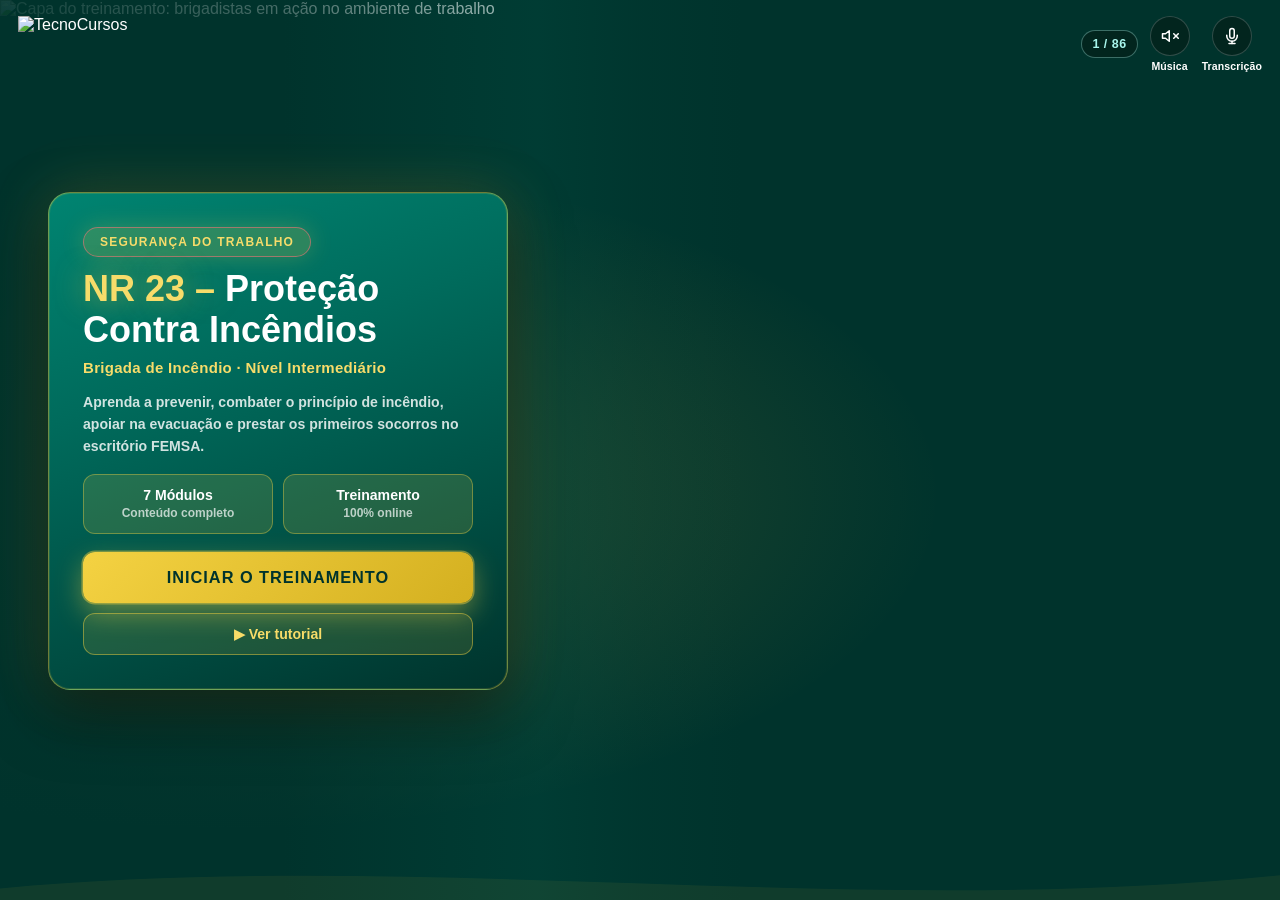
==== abrir-sessao-aprender.html @ 1b43471c "Align Intermediario title/menu with Basico and add step screens with photos for hemorragia and torni" ====
<!DOCTYPE html>
<html lang="pt-BR">
<head>
  <meta charset="UTF-8">
  <meta http-equiv="refresh" content="0; url=sessao-aprender.html">
  <title>Abrir NR 23 – Proteção Contra Incêndios (Brigada de Incêndio - Nível Intermediário)</title>
</head>
<body>
  <p style="font-family:sans-serif;padding:24px">
    Abrindo a sessão…
    <a href="sessao-aprender.html">Clique aqui se não abrir</a>
  </p>
</body>
</html>
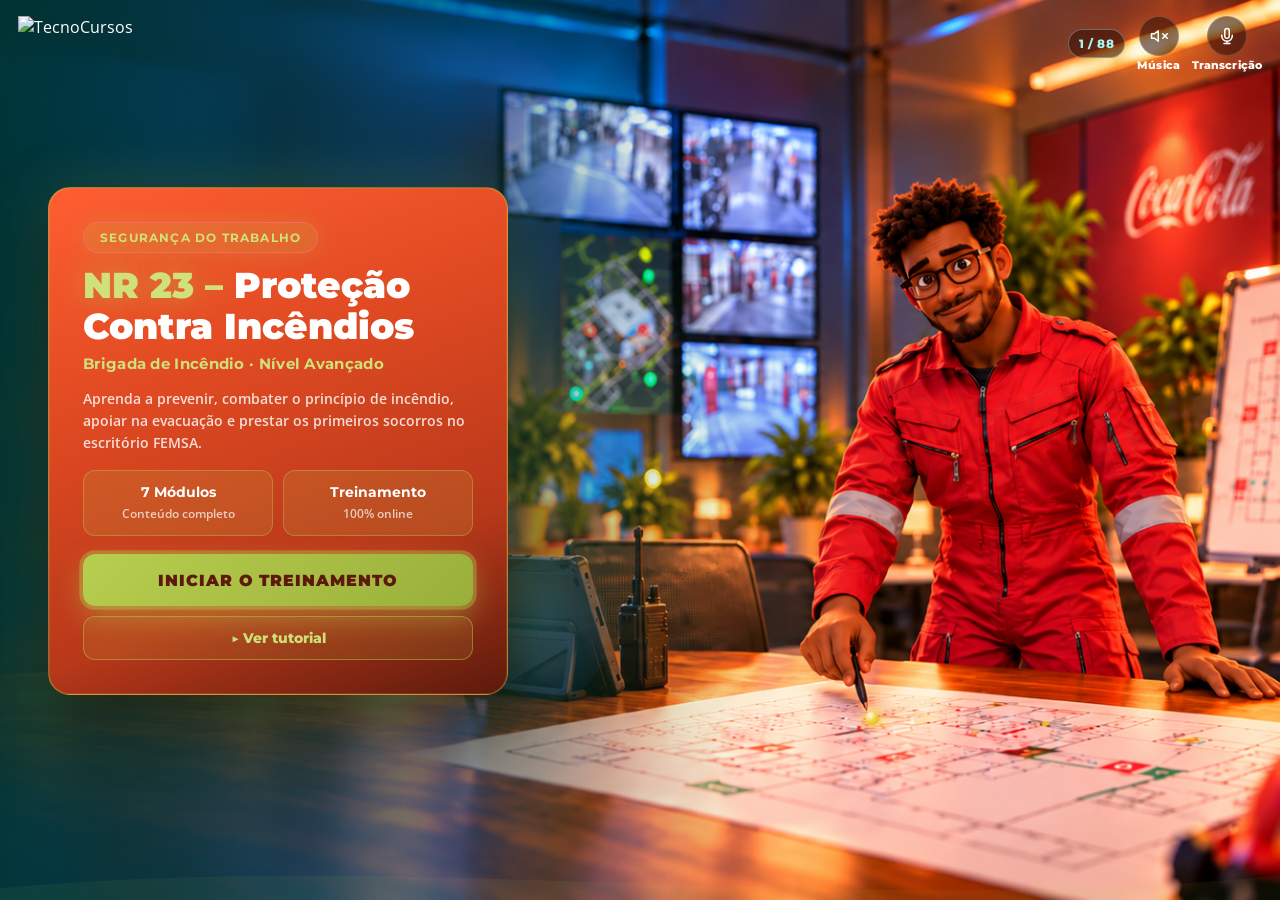
==== commit 9553aa07: "Promote training to Avançado with tiger-flame palette, unlock seal, and new cover animation. Co-auth" ====
--- a/abrir-sessao-aprender.html
+++ b/abrir-sessao-aprender.html
@@ -3,7 +3,7 @@
 <head>
   <meta charset="UTF-8">
   <meta http-equiv="refresh" content="0; url=sessao-aprender.html">
-  <title>Abrir NR 23 – Proteção Contra Incêndios (Brigada de Incêndio - Nível Intermediário)</title>
+  <title>Abrir NR 23 – Proteção Contra Incêndios (Brigada de Incêndio - Nível Avançado)</title>
 </head>
 <body>
   <p style="font-family:sans-serif;padding:24px">
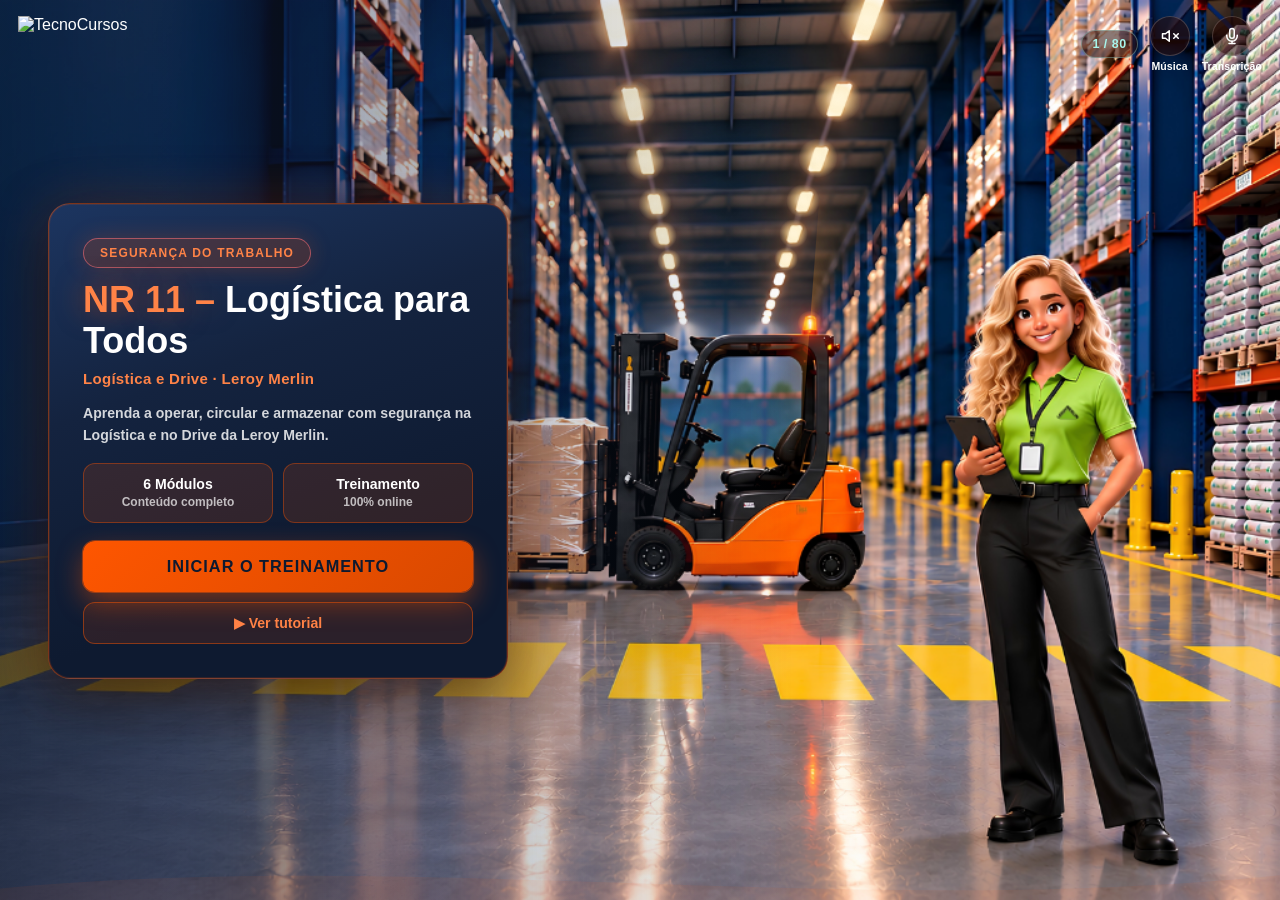
==== commit ef310aae: "Adapt course to NR 11 Logística para Todos with navy/orange palette. Replace NR 23 content, soften t" ====
--- a/abrir-sessao-aprender.html
+++ b/abrir-sessao-aprender.html
@@ -3,7 +3,7 @@
 <head>
   <meta charset="UTF-8">
   <meta http-equiv="refresh" content="0; url=sessao-aprender.html">
-  <title>Abrir NR 23 – Proteção Contra Incêndios (Brigada de Incêndio - Nível Avançado)</title>
+  <title>NR 11 – Logística para Todos</title>
 </head>
 <body>
   <p style="font-family:sans-serif;padding:24px">
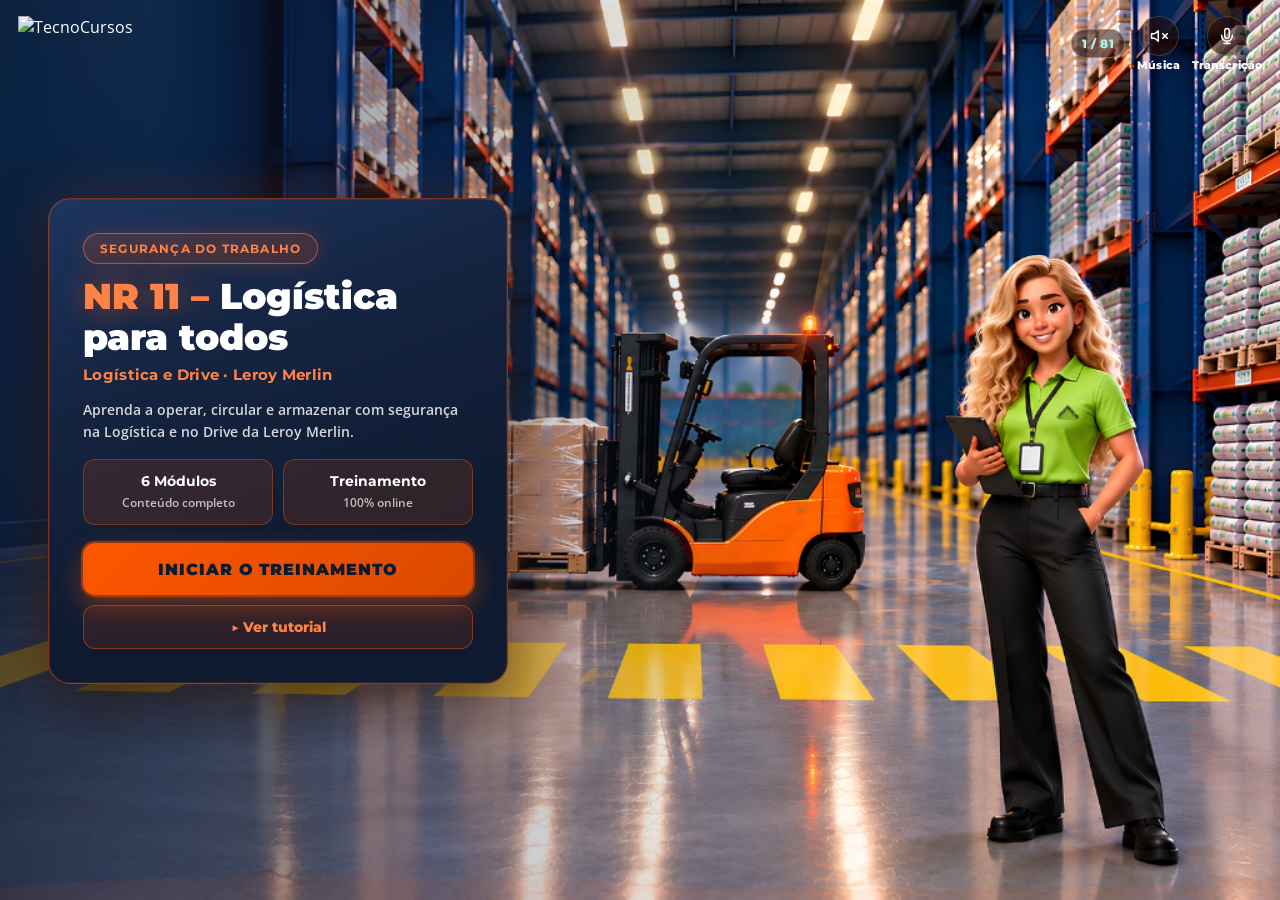
==== commit 3968b855: "Polish module 2 screens: equip carousel, EPI gallery, and match game. Square photos without crop, sp" ====
--- a/abrir-sessao-aprender.html
+++ b/abrir-sessao-aprender.html
@@ -3,7 +3,7 @@
 <head>
   <meta charset="UTF-8">
   <meta http-equiv="refresh" content="0; url=sessao-aprender.html">
-  <title>NR 11 – Logística para Todos</title>
+  <title>NR 11 – Logística para todos</title>
 </head>
 <body>
   <p style="font-family:sans-serif;padding:24px">
